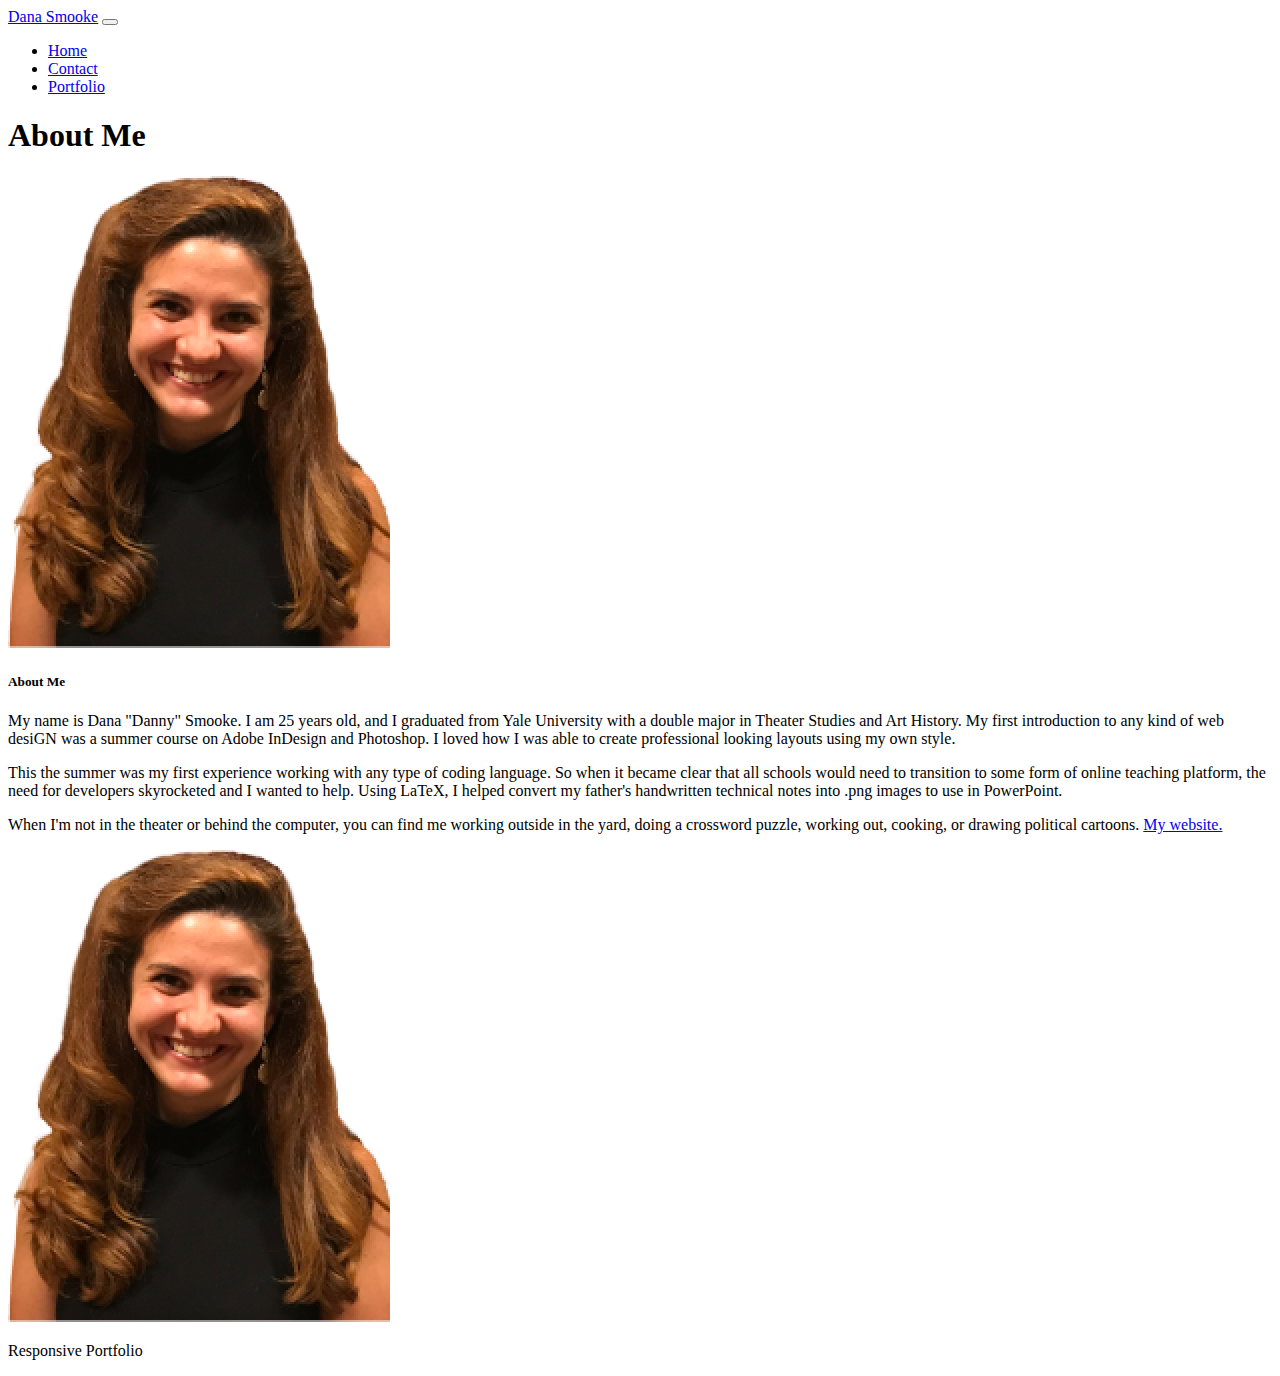
==== index.html @ 6c7c97fc "renamed h5 class to about me" ====
<!DOCTYPE html>
<html lang="en">

    <head>
        <meta charset="UTF-8">
        <meta name="viewport" content="width=device-width, initial-scale=1.0">
        <title>Dana Smooke</title>

        <!--Bootstrap style sheets-->

        <link rel="stylesheet"
              href="https://cdn.jsdelivr.net/npm/bootstrap@4.5.3/dist/css/bootstrap.min.css"
              integrity="sha384-TX8t27EcRE3e/ihU7zmQxVncDAy5uIKz4rEkgIXeMed4M0jlfIDPvg6uqKI2xXr2"
              crossorigin="anonymous">

        <!--Google Fonts-->
        <link href="https://fonts.googleapis.com/css2?family=Abel&family=Cormorant+SC:wght@500&family=Manjari:wght@100&display=swap"
              rel="stylesheet">

        <!--Custom Style Sheet-->
        <link rel="stylesheet" href="2style.css">

    </head>

    <body class="justify-content-center">
        <!----------Navigation Bar--------->
        <nav class="navbar navbar-expand-lg navbar-dark sticky-top">
            <a class="navbar-brand" href="#">Dana Smooke</a>
            <!--^logo if choose-->

            <!--Navigation Bar button icon-->
            <button class="navbar-toggler"
                    data-toggle="collapse"
                    data-target="#navbarSupportedContent"
                    aria-controls="navbarSupportedContent"
                    aria-expanded="true"
                    aria-label="Toggle navigation">
                <span class="navbar-toggler-icon"></span>
            </button>

            <!--Navigation Bar dropdown menu items-->
            <nav class="collapse navbar-collapse" id="navbarSupportedContent">
                <ul class="navbar-nav">
                    <li class="nav-item">
                        <a class="nav-link" href="index.html">Home</a>
                    </li>
                    <li class="nav-item">
                        <a class="nav-link" href="contact.html">Contact</a>
                    </li>
                    <li class="nav-item">
                        <a class="nav-link" href="portfolio.html">Portfolio</a>
                    </li>
                </ul>
            </nav>
        </nav>

        <!-----------About Me------------------------>
        <main class="container-fluid ">

            <h1 id="about-me-title">About Me</h1>

            <div class="media">
                <img class="d-flex align-self-start mr-3"
                     src="./imgs/Headshot_Test ID 7-31-2019.png"
                     alt="Generic placeholder image">
                <div class="media-body">
                    <h5 class="mt-0">About Me</h5>
                    <section class="bio-text">
                        <p>My name is Dana "Danny" Smooke. I am 25
                            years old, and I
                            graduated from Yale University
                            with a double major in Theater Studies and Art
                            History.
                            My
                            first introduction to any kind
                            of web desiGN was a summer course on Adobe InDesign
                            and
                            Photoshop. I loved how I was able
                            to create professional looking layouts using my own
                            style.
                        </p>

                        <p>This the summer was my first experience working with
                            any
                            type
                            of coding language. So
                            when it became clear that all schools would need to
                            transition to some form of
                            online teaching platform, the need for developers
                            skyrocketed and I wanted to help.
                            Using LaTeX, I helped convert my father's
                            handwritten
                            technical notes into .png images
                            to use in PowerPoint.</p>

                        <p>When I'm not in the theater or behind the computer,
                            you
                            can
                            find me working outside in the yard, doing a
                            crossword
                            puzzle, working out, cooking, or drawing political
                            cartoons.
                            <a href=https://www.danasmooke.com
                               target="_blank">My
                                website.</a>
                        </p>
                    </section>
                </div>
            </div>

            <img src="./imgs/Headshot_Test ID 7-31-2019.png"
                 class="card-img w-80 img-fluid justify-content-center flex-wrap"
                 alt="Dana Smooke Headshot">





        </main>

        <footer>
            <p id="footer">Responsive Portfolio</p>
            <!--Footer-->
        </footer>

        <!--JAVASCRIPT makes the nav bar menu drop down to display links-->
        <script src="https://code.jquery.com/jquery-3.5.1.slim.min.js"
                integrity="sha384-DfXdz2htPH0lsSSs5nCTpuj/zy4C+OGpamoFVy38MVBnE+IbbVYUew+OrCXaRkfj"
                crossorigin="anonymous"></script>
        <script src="https://cdn.jsdelivr.net/npm/bootstrap@4.5.3/dist/js/bootstrap.bundle.min.js"
                integrity="sha384-ho+j7jyWK8fNQe+A12Hb8AhRq26LrZ/JpcUGGOn+Y7RsweNrtN/tE3MoK7ZeZDyx"
                crossorigin="anonymous"></script>

    </body>

</html>
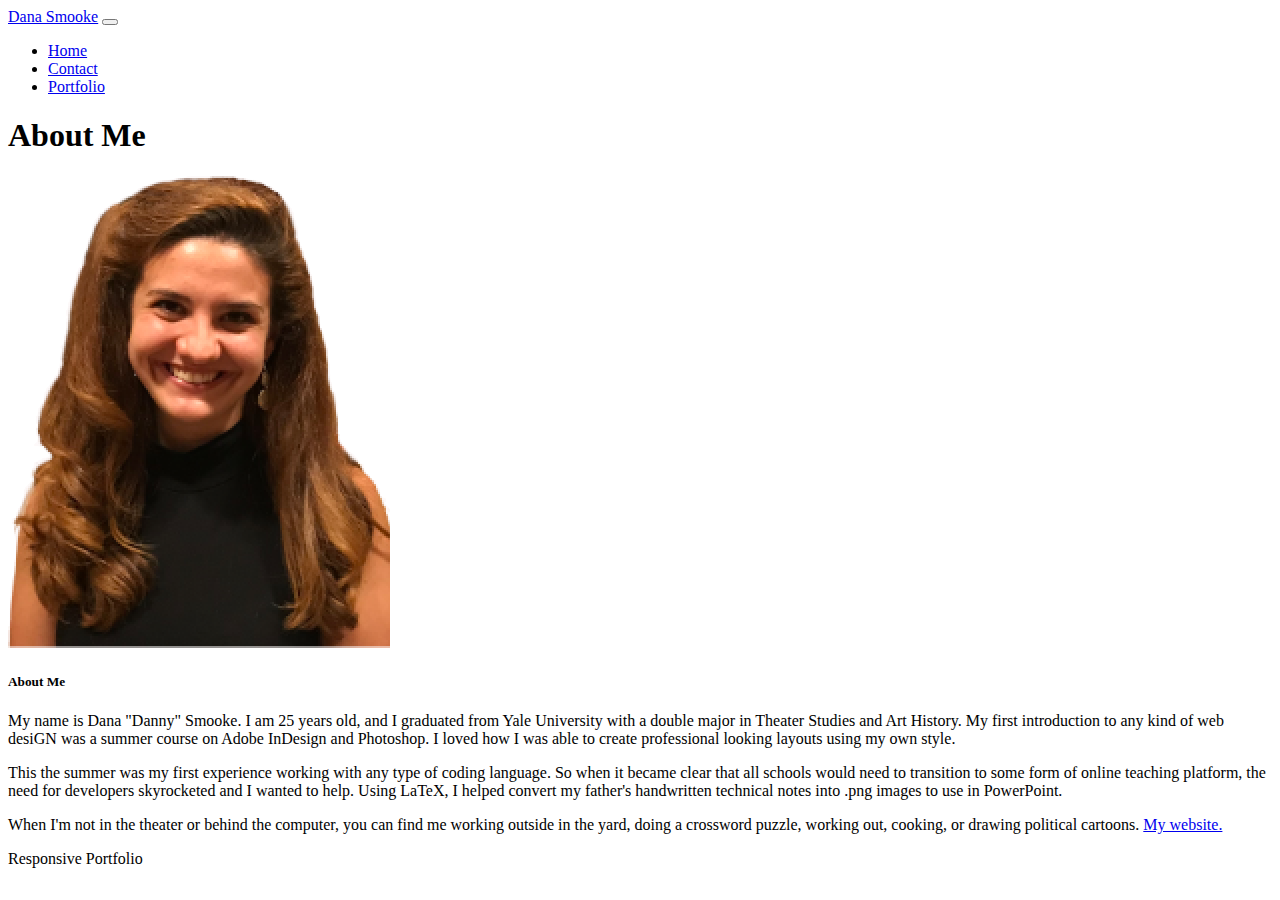
==== commit 690138d1: "deleted second headshot image" ====
--- a/index.html
+++ b/index.html
@@ -108,14 +108,6 @@
                 </div>
             </div>
 
-            <img src="./imgs/Headshot_Test ID 7-31-2019.png"
-                 class="card-img w-80 img-fluid justify-content-center flex-wrap"
-                 alt="Dana Smooke Headshot">
-
-
-
-
-
         </main>
 
         <footer>
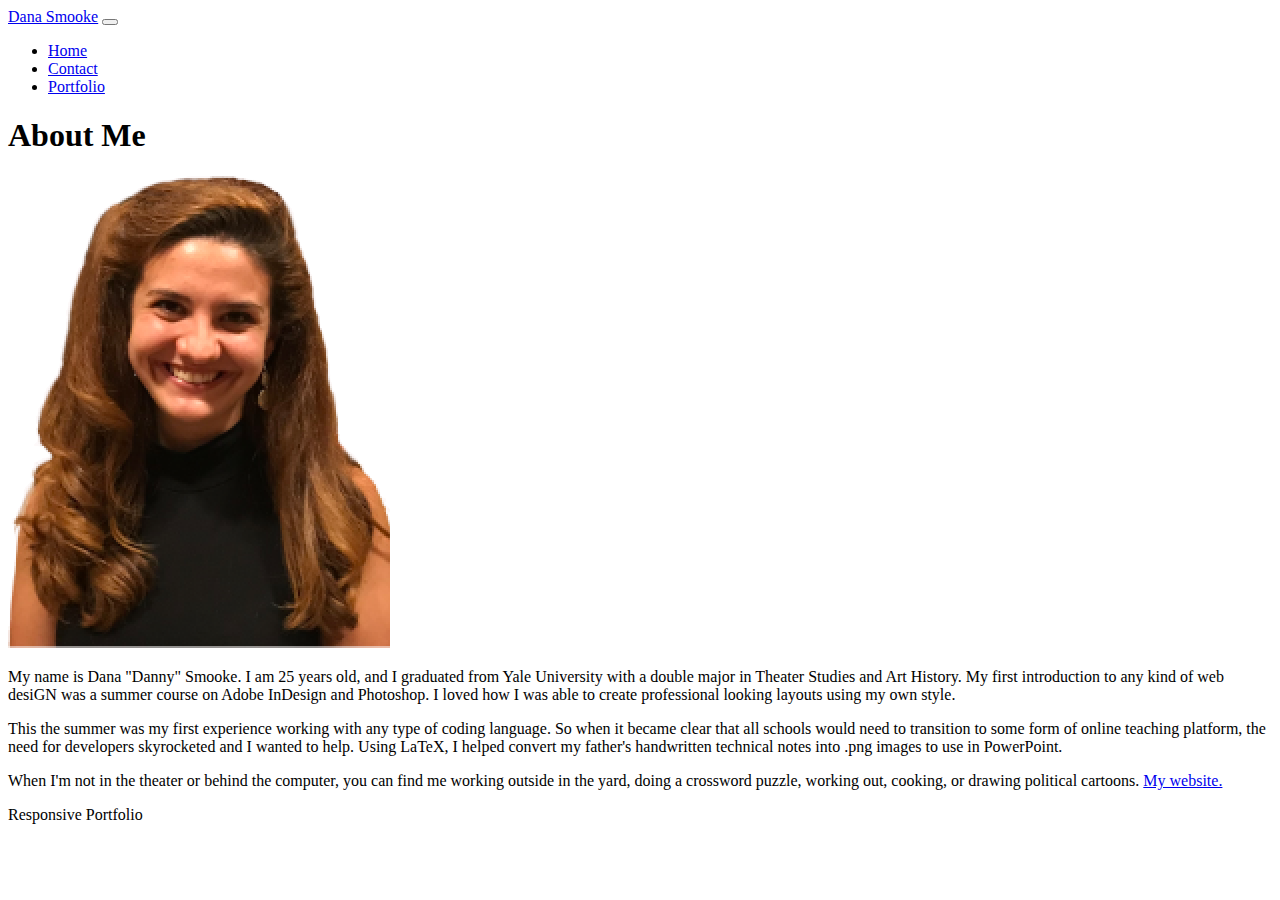
==== commit 49c866d8: "renamed div to section, added column classes to format layout" ====
--- a/index.html
+++ b/index.html
@@ -59,14 +59,15 @@
 
             <h1 id="about-me-title">About Me</h1>
 
-            <div class="media">
-                <img class="d-flex align-self-start mr-3"
+            <div class="media col-sm">
+                <img class="d-flex align-self-start mr-3 flex-fill"
                      src="./imgs/Headshot_Test ID 7-31-2019.png"
                      alt="Generic placeholder image">
-                <div class="media-body">
-                    <h5 class="mt-0">About Me</h5>
-                    <section class="bio-text">
-                        <p>My name is Dana "Danny" Smooke. I am 25
+                <section class="media-body col-sm ">
+                    <!-- <h5 class="mt-0">About Me</h5> -->
+                    <section>
+                        <p class="row d-flex">My name is Dana "Danny" Smooke. I
+                            am 25
                             years old, and I
                             graduated from Yale University
                             with a double major in Theater Studies and Art
@@ -80,7 +81,8 @@
                             style.
                         </p>
 
-                        <p>This the summer was my first experience working with
+                        <p class="row d-flex">This the summer was my first
+                            experience working with
                             any
                             type
                             of coding language. So
@@ -93,7 +95,8 @@
                             technical notes into .png images
                             to use in PowerPoint.</p>
 
-                        <p>When I'm not in the theater or behind the computer,
+                        <p class="row d-flex">When I'm not in the theater or
+                            behind the computer,
                             you
                             can
                             find me working outside in the yard, doing a
@@ -105,7 +108,7 @@
                                 website.</a>
                         </p>
                     </section>
-                </div>
+                </section>
             </div>
 
         </main>
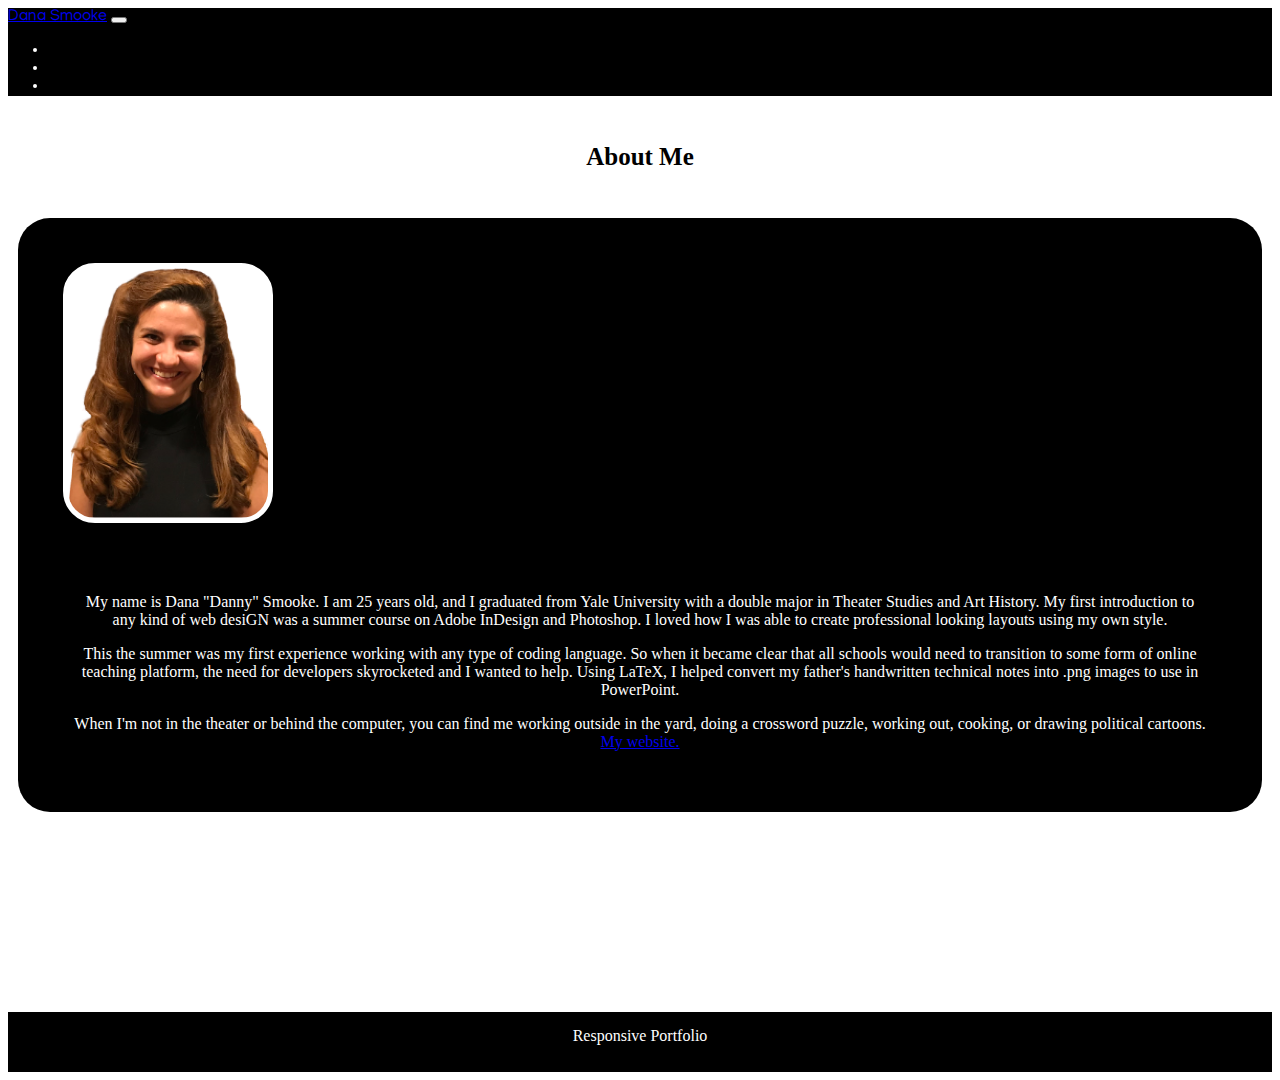
==== commit 7791126a: "added ids for about me page formatting of media, to separate from portfolio page" ====
--- a/index.html
+++ b/index.html
@@ -18,7 +18,7 @@
               rel="stylesheet">
 
         <!--Custom Style Sheet-->
-        <link rel="stylesheet" href="2style.css">
+        <link rel="stylesheet" href="style.css">
 
     </head>
 
@@ -59,11 +59,12 @@
 
             <h1 id="about-me-title">About Me</h1>
 
-            <div class="media col-sm">
+            <div class="media col-sm" id="media-about">
                 <img class="d-flex align-self-start mr-3 flex-fill"
+                     id="about-me-img"
                      src="./imgs/Headshot_Test ID 7-31-2019.png"
                      alt="Generic placeholder image">
-                <section class="media-body col-sm ">
+                <section class="media-body col-sm " id="media-about-body">
                     <!-- <h5 class="mt-0">About Me</h5> -->
                     <section>
                         <p class="row d-flex">My name is Dana "Danny" Smooke. I
@@ -113,7 +114,7 @@
 
         </main>
 
-        <footer>
+        <footer class="expand-lg">
             <p id="footer">Responsive Portfolio</p>
             <!--Footer-->
         </footer>
--- a/style.css
+++ b/style.css
@@ -0,0 +1,266 @@
+/*------GLOBAL STYLES---------*/
+nav { /*navigation bar*/
+   
+    background-color: black;
+    color:white;
+    font-family: 'Abel', sans-serif;
+    font-family: 'Cormorant SC', serif;
+    font-family: 'Manjari', sans-serif
+}
+
+.navbar-toggler { /*navigation dropdown menu icon*/
+    align-self: right;
+    color: black;
+}
+
+.nav-link { /*navbar links*/
+    color:black;
+}
+
+body { /*background image for whole site*/
+    /* background-image: url(imgs/cracked-background.png); */
+    width:auto;
+    height: auto;
+}
+
+footer {
+    margin-top: 200px;
+    background-color: black;
+    text-align: center;
+    color: white;
+    
+}
+/*-----ABOUT ME/HOME PAGE STYLES--------*/
+
+#about-me-title { 
+    padding: 30px;
+    text-align: center;
+} 
+#media-about {
+    background-color: black;
+    color: white;
+    border-radius: 2rem;
+    padding: 20px;
+}
+#media-about-body {
+    /* color: blue; */
+    padding: 25px;
+    padding-right: 35px;
+    padding-left: 35px;
+}
+
+#about-me-img { /*headshot*/
+    position: relative;
+    flex-wrap: wrap;
+    max-width: 200px;
+    height: 250px;
+    align-self: left;
+    margin: 25px;
+    
+
+    /* align-self: flex-end; */
+    /* padding:0px; */
+    /* margin-right: 0px; */
+    
+    border: 5px solid;
+    /* border-color: grey; */
+    border-radius: 2rem;
+    background-color: white;
+    /* box-shadow: 2px 2px 10px 2px #4e4a4a;  */
+    /* ^right, down, blur, spread*/
+}
+
+
+
+/*------PORTFOLIO PAGE STYLES--------*/
+.container-fluid {
+    /* padding-right: 0px; */
+}
+
+#portfolio-title { /*Portfolio title*/
+    /* text-align: center; */
+    /* padding: 30px; */
+    /* color: black; */
+    /* font-size: 3rem; */
+}
+.media {
+    color: white;
+    background-color: black;
+    /* text-align: center; */
+    /* border: 2px solid; */
+    /* border-radius: 2rem; */
+    margin: 10px;
+    margin-right: 10px;
+    /* padding-right: 0px !important; */
+    margin-bottom: 50px;
+    padding-top: 10px;
+
+}
+
+/*----------*/
+.media-body{
+    
+    
+    padding-top:10px 0px 20px 0;
+    text-align: center;
+}
+
+#webdev-img { /*webdev horiseon demo img*/
+    /* width: 70vw; */
+    /* padding-top: 5px; */
+    padding: 20px;
+    /* background-color: white; */
+    /* border: 10px solid; */
+    /* border-color: green; */
+    /* margin: -30px; */
+}
+
+#text-0 { /*webdev text block responsiveness*/
+    /* font-size: 3vw; */
+    /* padding: 10px; */
+    padding-top: 10px;
+    /* max-width:100%; */
+    /* height: auto; */
+    /* background-color: rgb(84, 231, 84); */
+    /* margin: 10px; */
+    /* padding: 10px; */
+}
+/*---------------------*/
+
+#art-img { /*portrait img*/
+    /* width: 30vw; */
+    padding-top: 5px;
+}
+
+#text-1 { /* artwork text block responsiveness*/
+    background-color:orange;
+    /* font-size: 3vw; */
+    /* padding: 10px; */
+    /* padding-top: 30px; */
+    /* max-width:100%; */
+    /* height: auto; */
+}
+/*---------------------*/
+
+#theater-img { /*Theater img*/
+    /* width: 70vw; */
+}
+
+#text-2 { /* theater text block responsiveness*/
+    background-color: yellow;
+    /* font-size: 3vw; */
+    /* padding: 10px; */
+    /* padding-top: 30px; */
+    /* max-width:100%; */
+    /* height: auto; */
+}
+
+/*---------------------*/
+
+#costume-img { /*costume img*/
+    /* width: 70vw; */
+    padding-top: 10px;
+}
+
+#text-3 { /*costume text block responsiveness*/
+    background-color:purple;
+    /* font-size: 3vw; */
+    /* padding: 10px; */
+    /* padding-top: 30px; */
+    /* max-width:100%; */
+    /* height: auto; */
+}
+
+
+
+
+/*--------CONTACT PAGE STYLES---------------*/
+
+form { /*contact form appearance format*/
+    width: 100%; /*makes it responsive*/
+    height: 667px;
+    padding: 20px;
+    background-color: #e8e8e8;
+    color: black;
+}
+
+.btn-default { /*submit button appearance*/
+    background-color: black;
+    color: white;
+    margin-top:5px;
+}
+
+main .container { /*container background position*/
+    padding: 50px;
+}
+
+footer { /*footer*/
+    background-color: black;
+    color: white;
+    text-align:center;
+    height: 60px;
+}
+
+#footer { /*footer text*/
+    padding-top: 15px;
+}
+
+
+/* Extra small devices (portrait phones, less than 576px)
+    No media query for `xs` since this is the default in Bootstrap
+*/
+
+/* small devices (portrait phones, 375px and up)*/
+@media (min-width: 375px) {
+    figure .card-img {
+        position: relative;
+        flex-wrap: wrap;
+        display: inline-block;
+        margin-left: 70px;
+    }
+
+    #about-me-title {
+        font-size: 20px;
+        
+    }
+    p {
+        padding: 30px;
+    }
+    /*text*/
+}
+
+/* Small devices (landscape phones, 576px and up)*/
+@media (min-width: 576px) { 
+
+    /* container {
+        padding: 10px;
+    } */
+    figure .card-img { /*headshot*/
+    margin-left: -5px;
+    position: relative;
+    margin-top: -20px;
+    }
+    #about-me-title {
+    font-size: 25px;
+    }
+    p {
+        padding: 0px;
+    }
+    
+}
+
+/* Medium devices (tablets, 768px and up) */
+@media (min-width: 768px) { 
+    figure .card-img { /*headshot*/
+        margin-left: -5px;
+        position: relative;
+        margin-top: -20px;
+        
+        }
+}
+
+/* Large devices (desktops, 992px and up)*/
+@media (min-width: 992px) { ... }
+
+/* Extra large devices (large desktops, 1200px and up)*/
+@media (min-width: 1200px) { ... }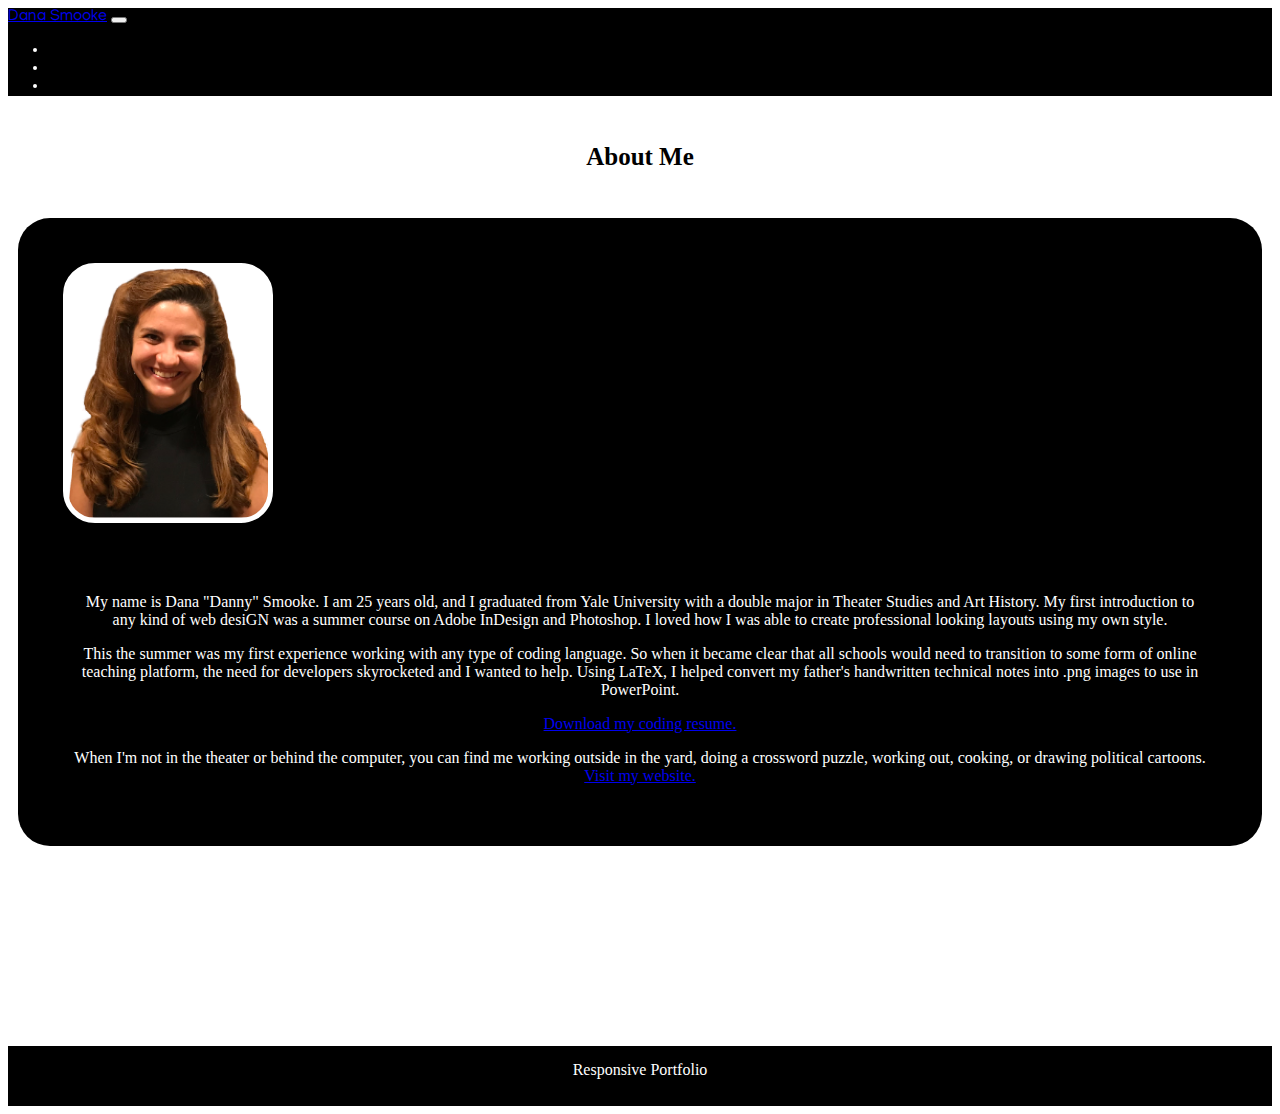
==== commit 6868c5e9: "added link to pdf file of coding resume" ====
--- a/index.html
+++ b/index.html
@@ -94,7 +94,13 @@
                             Using LaTeX, I helped convert my father's
                             handwritten
                             technical notes into .png images
-                            to use in PowerPoint.</p>
+                            to use in PowerPoint.
+
+                        <p class="row"><a
+                               href="imgs/Coding Resume_DSmooke.pdf"
+                               download="codingResumeDsmooke"> Download my
+                                coding resume.
+                            </a></p>
 
                         <p class="row d-flex">When I'm not in the theater or
                             behind the computer,
@@ -105,7 +111,7 @@
                             puzzle, working out, cooking, or drawing political
                             cartoons.
                             <a href=https://www.danasmooke.com
-                               target="_blank">My
+                               target="_blank">Visit my
                                 website.</a>
                         </p>
                     </section>
--- a/style.css
+++ b/style.css
@@ -78,8 +78,8 @@
 }
 
 #portfolio-title { /*Portfolio title*/
-    /* text-align: center; */
-    /* padding: 30px; */
+    text-align: center;
+    padding: 30px;
     /* color: black; */
     /* font-size: 3rem; */
 }
@@ -88,7 +88,7 @@
     background-color: black;
     /* text-align: center; */
     /* border: 2px solid; */
-    /* border-radius: 2rem; */
+    border-radius: 2rem;
     margin: 10px;
     margin-right: 10px;
     /* padding-right: 0px !important; */
@@ -101,7 +101,7 @@
 .media-body{
     
     
-    padding-top:10px 0px 20px 0;
+    padding:10px 0px 20px 0;
     text-align: center;
 }
 
@@ -129,11 +129,11 @@
 
 #art-img { /*portrait img*/
     /* width: 30vw; */
-    padding-top: 5px;
+    padding: 20px;
 }
 
 #text-1 { /* artwork text block responsiveness*/
-    background-color:orange;
+    /* background-color:orange; */
     /* font-size: 3vw; */
     /* padding: 10px; */
     /* padding-top: 30px; */
@@ -144,10 +144,11 @@
 
 #theater-img { /*Theater img*/
     /* width: 70vw; */
+    padding: 20px;
 }
 
 #text-2 { /* theater text block responsiveness*/
-    background-color: yellow;
+    /* background-color: yellow; */
     /* font-size: 3vw; */
     /* padding: 10px; */
     /* padding-top: 30px; */
@@ -159,11 +160,11 @@
 
 #costume-img { /*costume img*/
     /* width: 70vw; */
-    padding-top: 10px;
+    padding: 20px;
 }
 
 #text-3 { /*costume text block responsiveness*/
-    background-color:purple;
+    /* background-color:purple; */
     /* font-size: 3vw; */
     /* padding: 10px; */
     /* padding-top: 30px; */
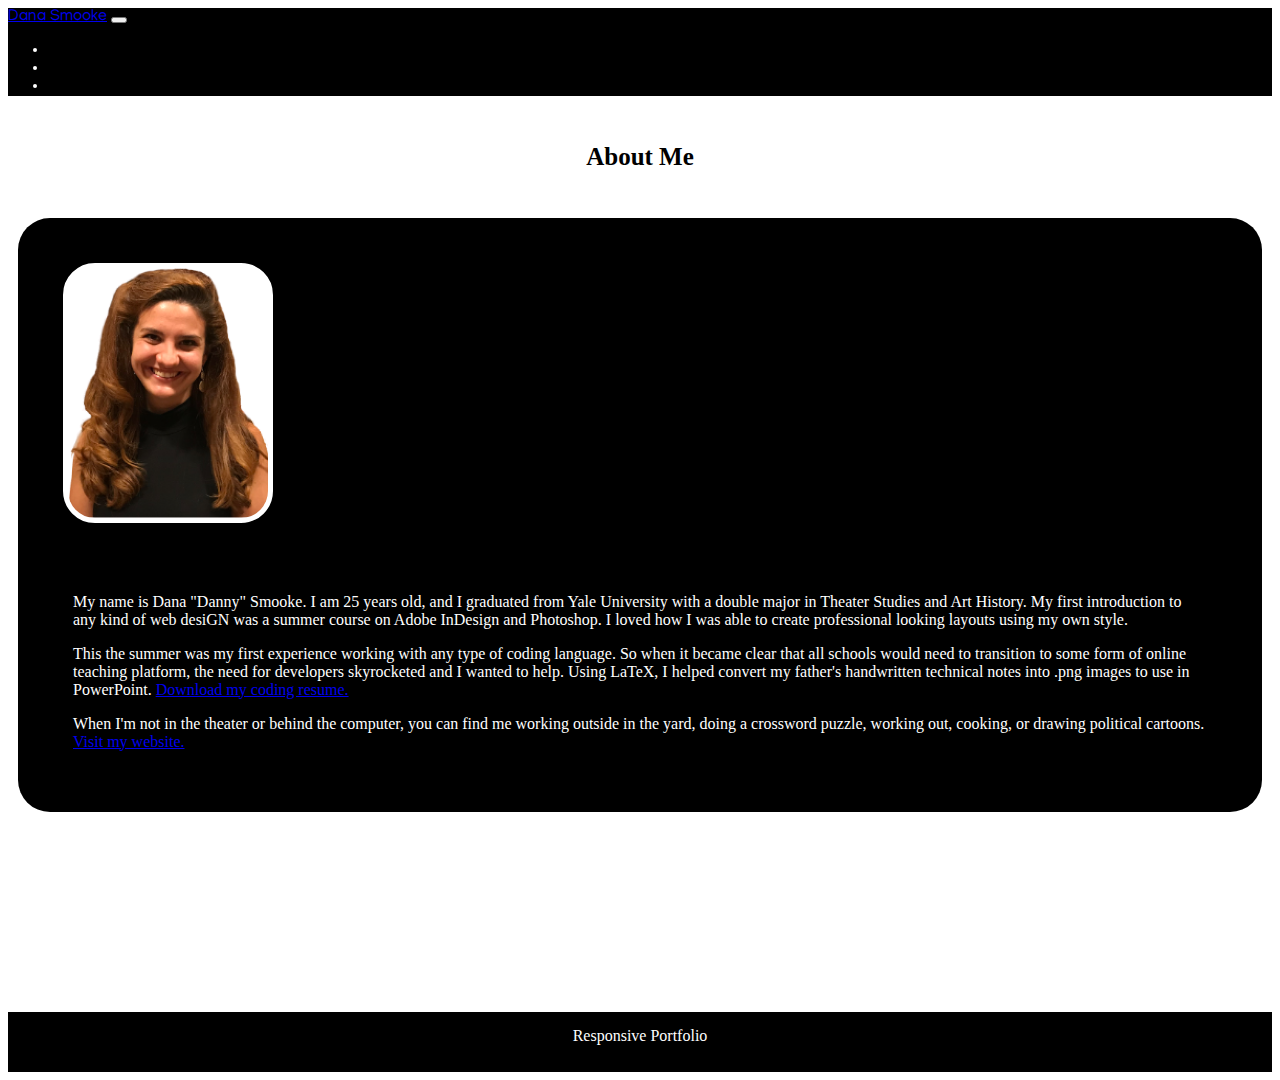
==== commit d3cfdf95: "edited spacing between resume link and text" ====
--- a/index.html
+++ b/index.html
@@ -96,11 +96,11 @@
                             technical notes into .png images
                             to use in PowerPoint.
 
-                        <p class="row"><a
+                            <a
                                href="imgs/Coding Resume_DSmooke.pdf"
                                download="codingResumeDsmooke"> Download my
                                 coding resume.
-                            </a></p>
+                            </a>
 
                         <p class="row d-flex">When I'm not in the theater or
                             behind the computer,
--- a/style.css
+++ b/style.css
@@ -102,7 +102,7 @@
     
     
     padding:10px 0px 20px 0;
-    text-align: center;
+    text-align: left;
 }
 
 #webdev-img { /*webdev horiseon demo img*/
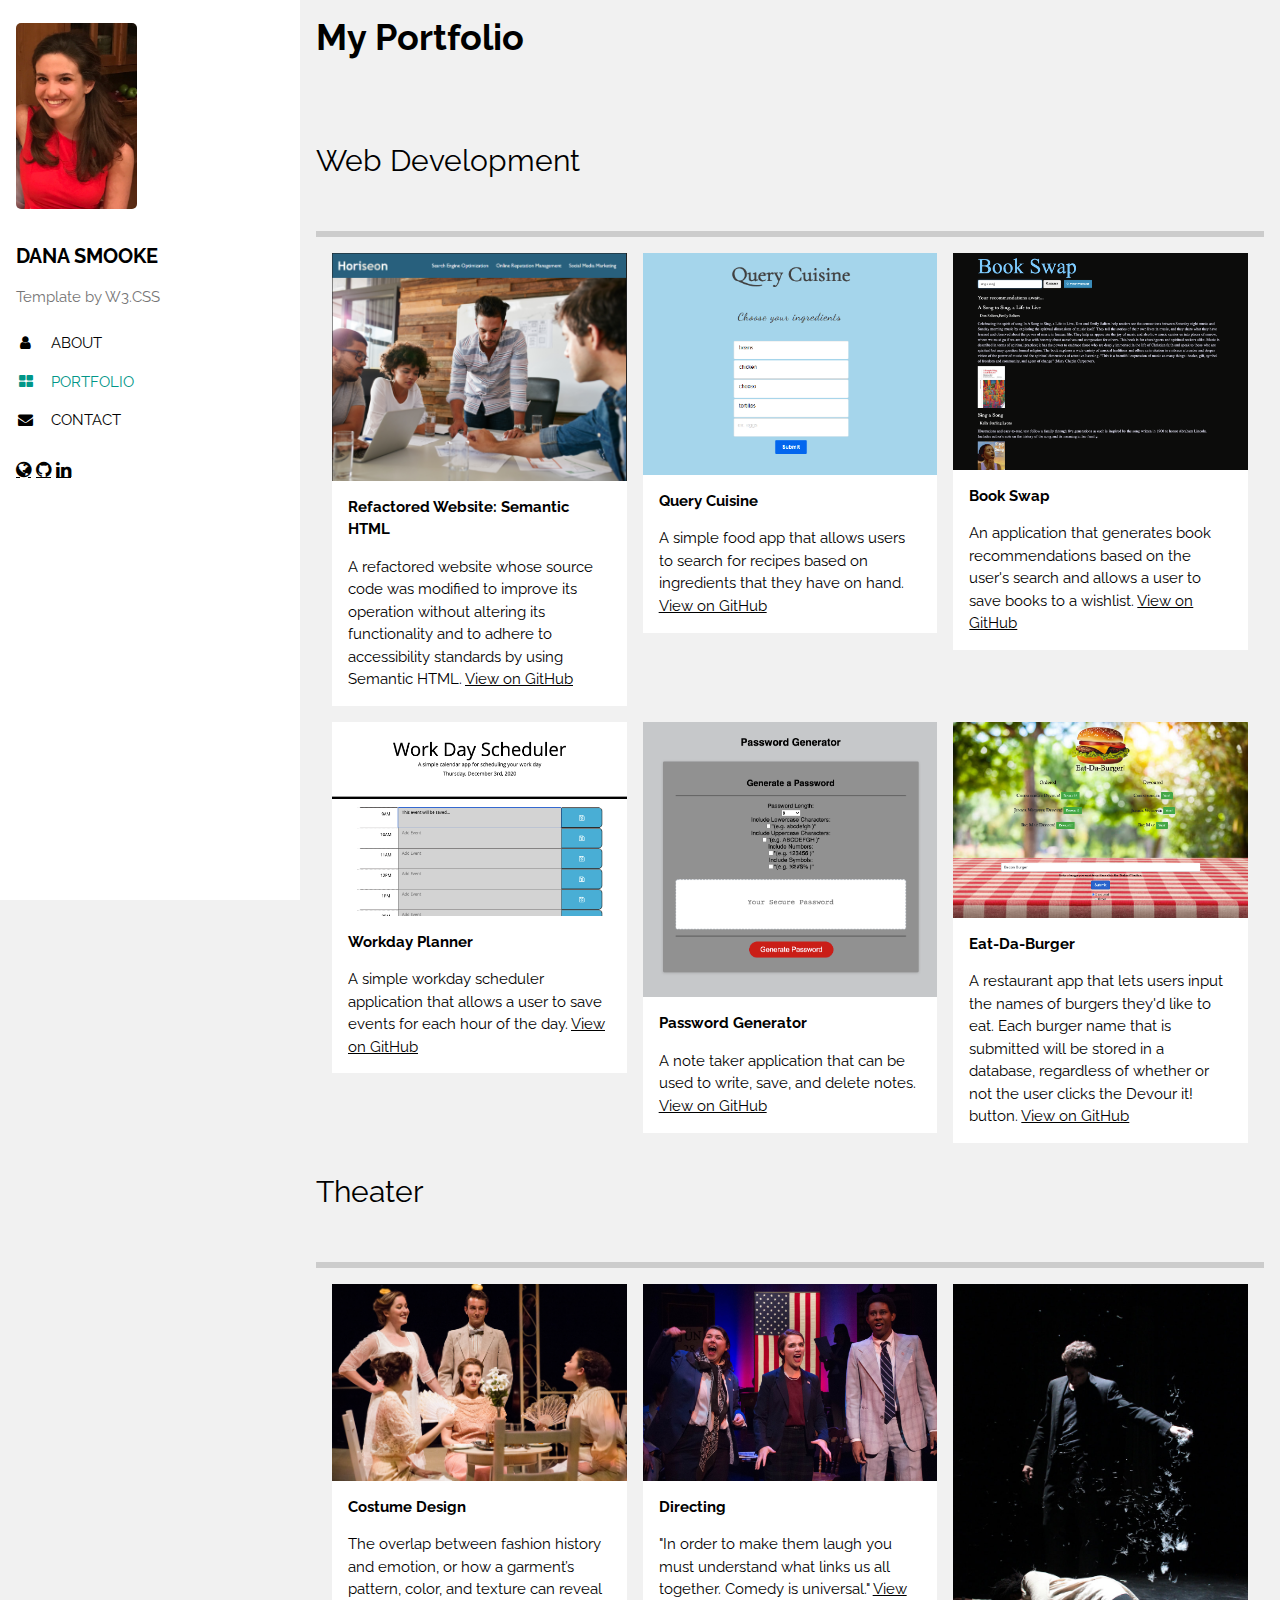
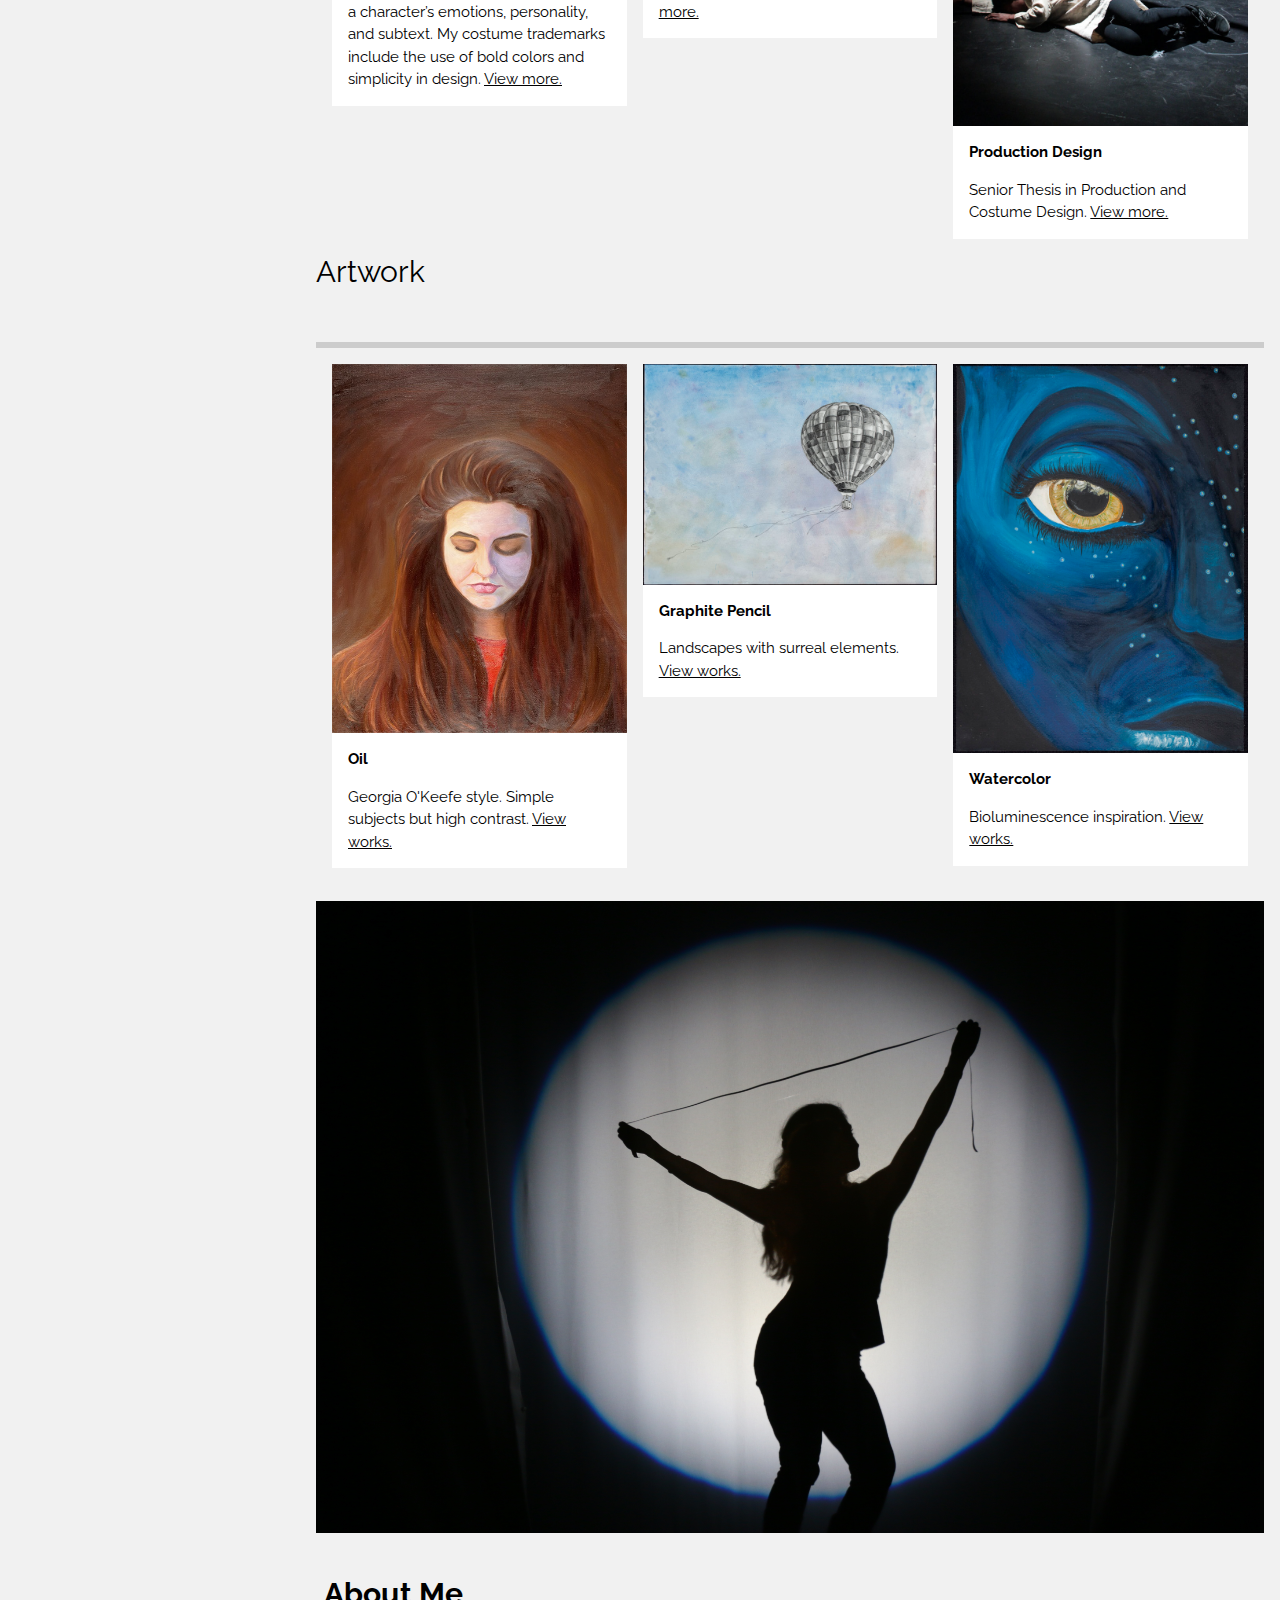
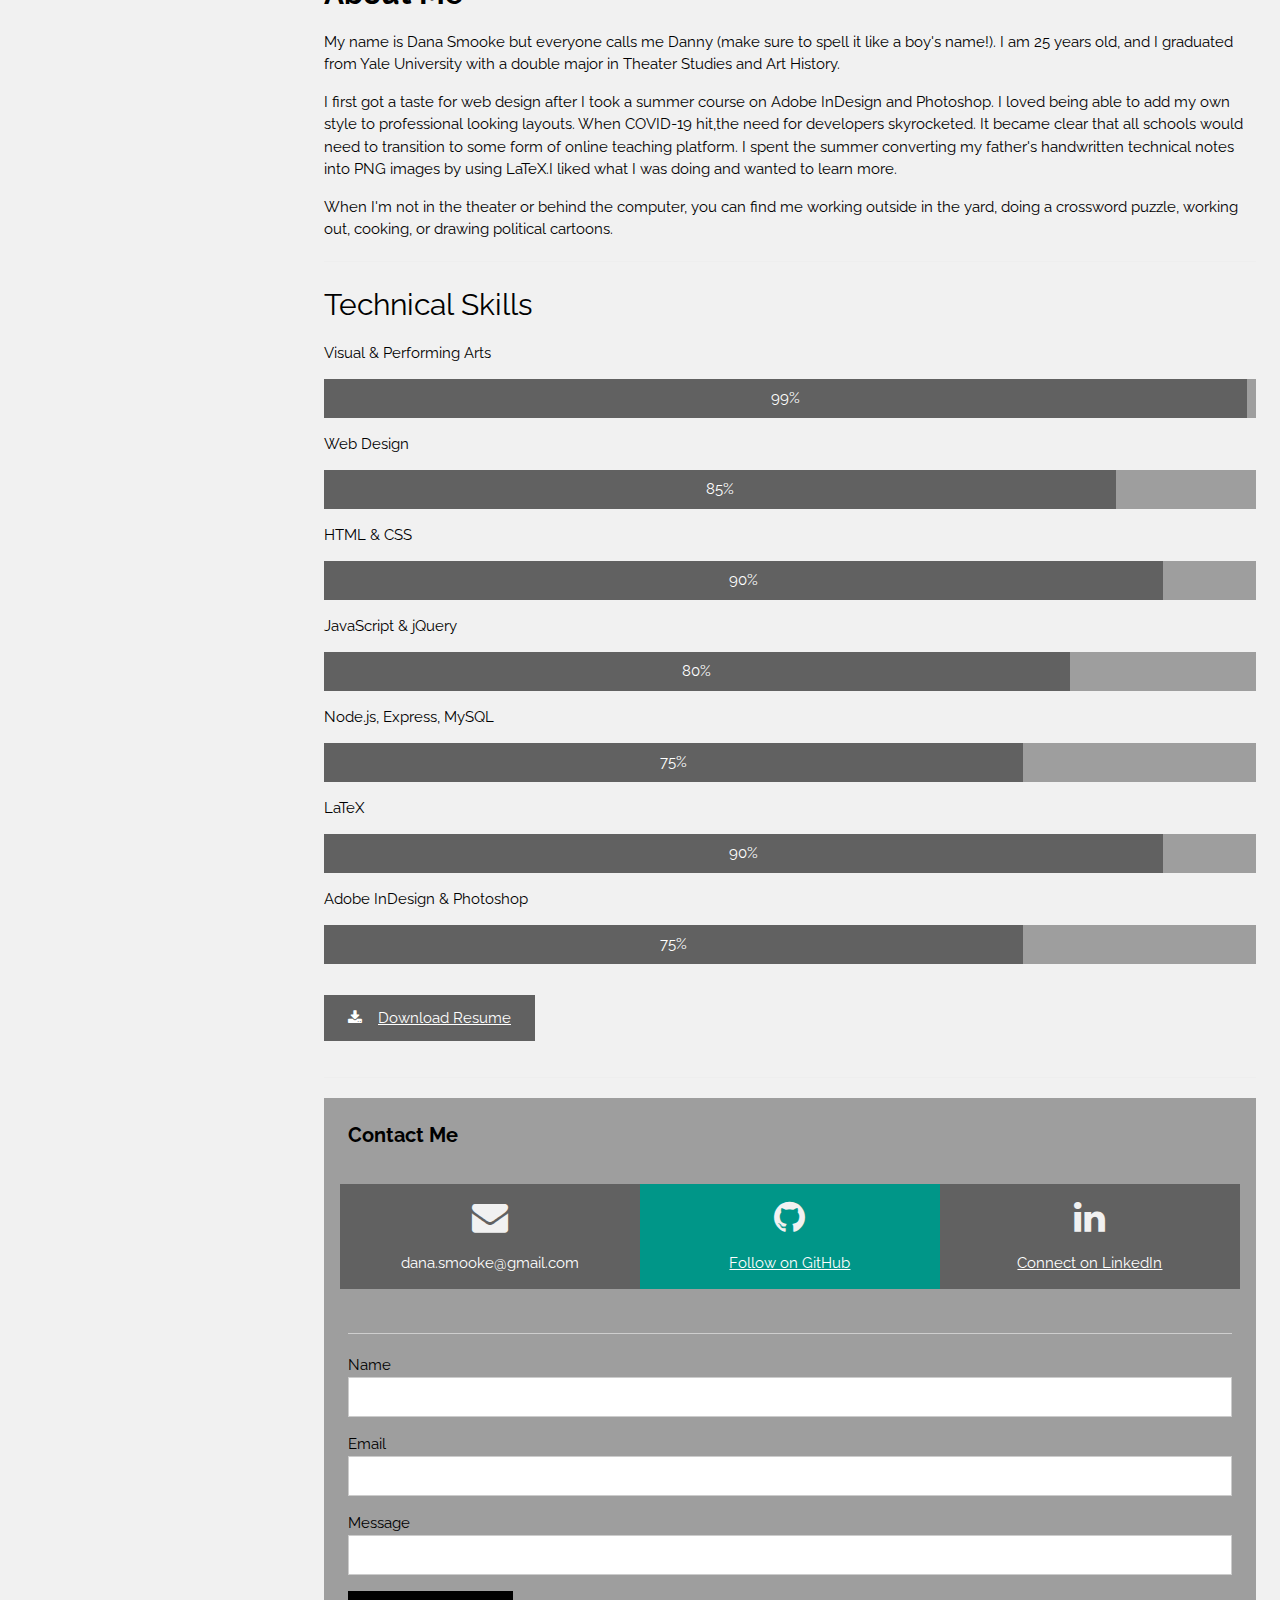
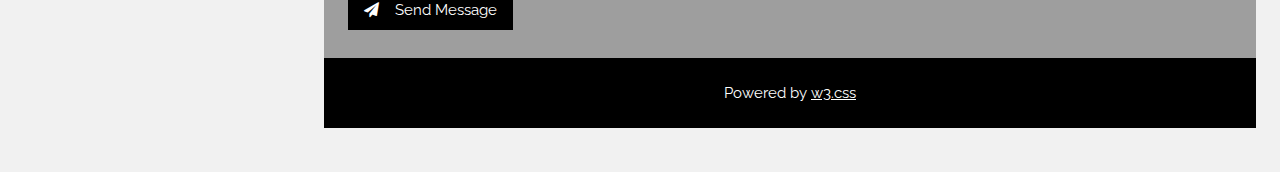
==== commit b5c53cbd: "HUGE UPDATE-transformed portfolio with w3schools responsive template" ====
--- a/index.html
+++ b/index.html
@@ -1,138 +1,590 @@
 <!DOCTYPE html>
-<html lang="en">
-
-    <head>
-        <meta charset="UTF-8">
-        <meta name="viewport" content="width=device-width, initial-scale=1.0">
-        <title>Dana Smooke</title>
-
-        <!--Bootstrap style sheets-->
-
-        <link rel="stylesheet"
-              href="https://cdn.jsdelivr.net/npm/bootstrap@4.5.3/dist/css/bootstrap.min.css"
-              integrity="sha384-TX8t27EcRE3e/ihU7zmQxVncDAy5uIKz4rEkgIXeMed4M0jlfIDPvg6uqKI2xXr2"
-              crossorigin="anonymous">
-
-        <!--Google Fonts-->
-        <link href="https://fonts.googleapis.com/css2?family=Abel&family=Cormorant+SC:wght@500&family=Manjari:wght@100&display=swap"
-              rel="stylesheet">
-
-        <!--Custom Style Sheet-->
-        <link rel="stylesheet" href="style.css">
-
-    </head>
-
-    <body class="justify-content-center">
-        <!----------Navigation Bar--------->
-        <nav class="navbar navbar-expand-lg navbar-dark sticky-top">
-            <a class="navbar-brand" href="#">Dana Smooke</a>
-            <!--^logo if choose-->
-
-            <!--Navigation Bar button icon-->
-            <button class="navbar-toggler"
-                    data-toggle="collapse"
-                    data-target="#navbarSupportedContent"
-                    aria-controls="navbarSupportedContent"
-                    aria-expanded="true"
-                    aria-label="Toggle navigation">
-                <span class="navbar-toggler-icon"></span>
-            </button>
-
-            <!--Navigation Bar dropdown menu items-->
-            <nav class="collapse navbar-collapse" id="navbarSupportedContent">
-                <ul class="navbar-nav">
-                    <li class="nav-item">
-                        <a class="nav-link" href="index.html">Home</a>
-                    </li>
-                    <li class="nav-item">
-                        <a class="nav-link" href="contact.html">Contact</a>
-                    </li>
-                    <li class="nav-item">
-                        <a class="nav-link" href="portfolio.html">Portfolio</a>
-                    </li>
-                </ul>
-            </nav>
-        </nav>
-
-        <!-----------About Me------------------------>
-        <main class="container-fluid ">
-
-            <h1 id="about-me-title">About Me</h1>
-
-            <div class="media col-sm" id="media-about">
-                <img class="d-flex align-self-start mr-3 flex-fill"
-                     id="about-me-img"
-                     src="./imgs/Headshot_Test ID 7-31-2019.png"
-                     alt="Generic placeholder image">
-                <section class="media-body col-sm " id="media-about-body">
-                    <!-- <h5 class="mt-0">About Me</h5> -->
-                    <section>
-                        <p class="row d-flex">My name is Dana "Danny" Smooke. I
-                            am 25
-                            years old, and I
-                            graduated from Yale University
-                            with a double major in Theater Studies and Art
-                            History.
-                            My
-                            first introduction to any kind
-                            of web desiGN was a summer course on Adobe InDesign
-                            and
-                            Photoshop. I loved how I was able
-                            to create professional looking layouts using my own
-                            style.
-                        </p>
-
-                        <p class="row d-flex">This the summer was my first
-                            experience working with
-                            any
-                            type
-                            of coding language. So
-                            when it became clear that all schools would need to
-                            transition to some form of
-                            online teaching platform, the need for developers
-                            skyrocketed and I wanted to help.
-                            Using LaTeX, I helped convert my father's
-                            handwritten
-                            technical notes into .png images
-                            to use in PowerPoint.
-
-                            <a
-                               href="imgs/Coding Resume_DSmooke.pdf"
-                               download="codingResumeDsmooke"> Download my
-                                coding resume.
-                            </a>
-
-                        <p class="row d-flex">When I'm not in the theater or
-                            behind the computer,
-                            you
-                            can
-                            find me working outside in the yard, doing a
-                            crossword
-                            puzzle, working out, cooking, or drawing political
-                            cartoons.
-                            <a href=https://www.danasmooke.com
-                               target="_blank">Visit my
-                                website.</a>
-                        </p>
-                    </section>
-                </section>
+<html>
+  <title>Dana Smooke</title>
+  <meta charset="UTF-8" />
+  <meta name="viewport" content="width=device-width, initial-scale=1" />
+  <link rel="stylesheet" href="https://www.w3schools.com/w3css/4/w3.css" />
+  <link
+    rel="stylesheet"
+    href="https://fonts.googleapis.com/css?family=Raleway"
+  />
+  <link
+    rel="stylesheet"
+    href="https://cdnjs.cloudflare.com/ajax/libs/font-awesome/4.7.0/css/font-awesome.min.css"
+  />
+  <link rel="stylesheet" href="w3style.css"/>
+
+  <body class="w3-light-grey w3-content" style="max-width: 1600px">
+    <!-- Sidebar/menu -->
+    <nav class="w3-sidebar w3-collapse w3-white w3-animate-left" id="mySidebar">
+      <br />
+      <div class="w3-container">
+        <a
+          href="#"
+          onclick="w3_close()"
+          class="w3-hide-large w3-right w3-jumbo w3-padding w3-hover-grey"
+          title="close menu"
+        >
+          <i class="fa fa-remove"></i>
+        </a>
+        <img id="sidebar-img"
+          src="imgs/Smooke_Headshot.png"
+          class="w3-round"
+        /><br /><br />
+        <h4><b>DANA SMOOKE</b></h4>
+        <p class="w3-text-grey">Template by W3.CSS</p>
+      </div>
+      <div class="w3-bar-block">
+        <a
+          href="#about"
+          onclick="w3_close()"
+          class="w3-bar-item w3-button w3-padding"
+          ><i class="fa fa-user fa-fw w3-margin-right"></i>ABOUT</a
+        >
+        <a
+          href="#portfolio"
+          onclick="w3_close()"
+          class="w3-bar-item w3-button w3-padding w3-text-teal"
+          ><i class="fa fa-th-large fa-fw w3-margin-right"></i>PORTFOLIO</a
+        >
+        <a
+          href="#contact"
+          onclick="w3_close()"
+          class="w3-bar-item w3-button w3-padding"
+          ><i class="fa fa-envelope fa-fw w3-margin-right"></i>CONTACT</a
+        >
+      </div>
+      <div class="w3-panel w3-large">
+        <i><a
+          class="fa fa-globe w3-hover-opacity"
+          href="https://www.danasmooke.com/" target="_blank"
+        ></a></i>
+        <i><a
+          class="fa fa-github w3-hover-opacity"
+          href="https://github.com/dsmooke"
+        ></a></i>
+        <i><a
+          class="fa fa-linkedin w3-hover-opacity"
+          href="https://www.linkedin.com/in/dana-smooke/"
+        ></a></i>
+      </div>
+    </nav>
+
+    <!-- Overlay effect when opening sidebar on small screens -->
+    <div
+      class="w3-overlay w3-hide-large w3-animate-opacity"
+      onclick="w3_close()"
+      title="close side menu"
+      id="myOverlay"
+    ></div>
+
+    <!-- !PAGE CONTENT! -->
+    <main class="w3-main" style="margin-left: 300px">
+      <!-- Header -->
+      <header id="portfolio">
+        <a href="#"
+          ><img
+            src="imgs/Smooke_Headshot.png"
+            class="w3-circle w3-right w3-margin w3-hide-large w3-hover-opacity"
+            id="avatar"
+        /></a>
+        <span
+          class="w3-button w3-hide-large w3-xxlarge w3-hover-text-grey"
+          onclick="w3_open()"
+          ><i class="fa fa-bars"></i
+        ></span>
+        <div class="w3-container">
+          <h1><b>My Portfolio</b></h1>
+          <div class="w3-section w3-padding-16"></div>
+        </div>
+      </header>
+
+      <!--Web Development Portfolio-->
+      <section class="w3-container">
+        <h2 id=web-development>Web Development</h2><div class="w3-section w3-bottombar w3-padding-16"></div>
+     
+    <!-- First Photo Grid-->
+      <div class="w3-row-padding">
+        <div class="w3-third w3-container w3-margin-bottom">
+          <img
+            src="imgs/web-development/refactored-demo.png"
+            alt="go-for-launch"
+            style="width: 100%"
+            class="w3-hover-opacity"
+          />
+          <div class="w3-container w3-white">
+            <p><b>Refactored Website: Semantic HTML</b></p>
+            <p>
+                A refactored website whose source code was modified to improve its operation without altering its functionality and to adhere to accessibility standards by using Semantic HTML.
+                <a href="https://github.com/dsmooke/go-for-launch" target="_blank">View on GitHub</a>
+            </p>
+          </div>
+        </div>
+        <div class="w3-third w3-container w3-margin-bottom">
+            <img
+            src="imgs/web-development/query_cuisine_pic_1.png"
+            alt="github-QueryCuisine"
+            style="width: 100%"
+            class="w3-hover-opacity"
+          />
+          <div class="w3-container w3-white">
+            <p><b>Query Cuisine</b></p>
+            <p>
+                A simple food app that allows users to search for recipes based on ingredients that they have on hand.
+                <a href="https://github.com/dsmooke/Query-Cuisine" target="_blank">View on GitHub</a>
+                
+            </p>
+          </div>
+        </div>
+        <div class="w3-third w3-container">
+          <img
+            src="imgs/web-development/bookswap-recs-demo2.png"
+            alt="github-BookSwap"
+            style="width: 100%"
+            class="w3-hover-opacity"
+          />
+          <div class="w3-container w3-white">
+            <p><b>Book Swap</b></p>
+            <p>
+                An application that generates book recommendations based on the user's search and allows a user to save books to a wishlist.
+                <a href="https://github.com/dsmooke/super-duper-bookclub" target="_blank">View on GitHub</a>
+
+            </p>
+          </div>
+        </div>
+      </div>
+
+    <!--Second Photo Grid-->
+      <div class="w3-row-padding">
+        <div class="w3-third w3-container w3-margin-bottom">
+          <img
+            src="imgs/web-development/planner-demo.png"
+            alt="github-WorkdayPlanner"
+            style="width: 100%"
+            class="w3-hover-opacity"
+          />
+          <div class="w3-container w3-white">
+            <p><b>Workday Planner</b></p>
+            <p>
+                A simple workday scheduler application that allows a user to save events for each hour of the day.
+                <a href="https://github.com/dsmooke/workday-daily-planner" target="_blank">View on GitHub</a>
+
+            </p>
+          </div>
+        </div>
+      
+        <div class="w3-third w3-container w3-margin-bottom">
+          <img
+            src="imgs/web-development/password-demo.png"
+            alt="github-PasswordGenerator"
+            style="width: 100%"
+            class="w3-hover-opacity"
+          />
+          <div class="w3-container w3-white">
+            <p><b>Password Generator</b></p>
+            <p>
+              A note taker application that can be used to write, save, and delete notes.
+              <a href="https://github.com/dsmooke/password-generator" target="_blank">View on GitHub</a>
+
+            </p>
+          </div>
+        </div>
+        <div class="w3-third w3-container w3-margin-bottom">
+            <img
+              src="imgs/web-development/burger-demo.png"
+              alt="github-Burger"
+              style="width: 100%"
+              class="w3-hover-opacity"
+            />
+            <div class="w3-container w3-white">
+              <p><b>Eat-Da-Burger</b></p>
+              <p>
+                A restaurant app that lets users input the names of burgers they'd like to eat. Each burger name that is submitted will be stored in a database, regardless of whether or not the user clicks the Devour it! button.
+              <a href="https://github.com/dsmooke/burger" target="_blank">View on GitHub</a>
+              
+              </p>
             </div>
-
-        </main>
-
-        <footer class="expand-lg">
-            <p id="footer">Responsive Portfolio</p>
-            <!--Footer-->
-        </footer>
-
-        <!--JAVASCRIPT makes the nav bar menu drop down to display links-->
-        <script src="https://code.jquery.com/jquery-3.5.1.slim.min.js"
-                integrity="sha384-DfXdz2htPH0lsSSs5nCTpuj/zy4C+OGpamoFVy38MVBnE+IbbVYUew+OrCXaRkfj"
-                crossorigin="anonymous"></script>
-        <script src="https://cdn.jsdelivr.net/npm/bootstrap@4.5.3/dist/js/bootstrap.bundle.min.js"
-                integrity="sha384-ho+j7jyWK8fNQe+A12Hb8AhRq26LrZ/JpcUGGOn+Y7RsweNrtN/tE3MoK7ZeZDyx"
-                crossorigin="anonymous"></script>
-
-    </body>
-
-</html>+          </div>
+      </div>
+      </section>
+
+      <!--Theater Portfolio-->
+      <section class="w3-container">
+      <h2 id=web-development>Theater</h2><div class="w3-section w3-bottombar w3-padding-16"></div>
+      <!-- Third Photo Grid-->
+      <div class="w3-row-padding">
+        <div class="w3-third w3-container w3-margin-bottom">
+          <img
+            src="imgs/theater/Tenn_6.jpg"
+            alt="thst-costumes"
+            style="width: 100%"
+            class="w3-hover-opacity"
+          />
+          <div class="w3-container w3-white">
+            <p><b>Costume Design</b></p>
+            <p>
+                The overlap between fashion history and emotion, or how a garment’s pattern, color, and texture can reveal a character’s emotions, personality, and subtext. My costume trademarks include the use of bold colors and simplicity in design.
+                <a href="https://www.danasmooke.com/theaterportfolio" target="_blank">View more.</a>
+
+                
+            </p>
+          </div>
+        </div>
+        <div class="w3-third w3-container w3-margin-bottom">
+          <img
+            src="imgs/theater/1776.jpg"
+            alt="thst-directing"
+            style="width: 100%"
+            class="w3-hover-opacity"
+          />
+          <div class="w3-container w3-white">
+            <p><b>Directing</b></p>
+            <p>
+              "In order to make them laugh you must understand what links us all together. Comedy is universal."
+              <a href="https://www.danasmooke.com/theaterportfolio" target="_blank">View more.</a>
+
+          </div>
+        </div>
+        
+        <div class="w3-third w3-container">
+          <img
+            src="imgs/theater/macbeth-prod2.jpg"
+            alt="thst-production"
+            style="width: 100%"
+            class="w3-hover-opacity"
+          />
+          <div class="w3-container w3-white">
+            <p><b>Production Design</b></p>
+            <p>
+              Senior Thesis in Production and Costume Design.
+              <a href="https://www.danasmooke.com/theaterportfolio" target="_blank">View more.</a>
+
+            </p>
+          </div>
+        </div>
+      </div>
+      </section>
+
+      <!--Artwork Portfolio-->
+      <section class="w3-container">
+        <h2 id=arts>Artwork</h2><div class="w3-section w3-bottombar w3-padding-16"></div>
+      <!--Fourth Photo Grid-->
+      <div class="w3-row-padding">
+        <div class="w3-third w3-container w3-margin-bottom">
+          <img
+            src="imgs/artwork/self-portrait.jpg"
+            alt="art-oil"
+            style="width: 100%"
+            class="w3-hover-opacity"
+          />
+          <div class="w3-container w3-white">
+            <p><b>Oil</b></p>
+            <p>
+                Georgia O'Keefe style. Simple
+                subjects but high contrast.
+                
+                <a href="https://www.danasmooke.com/art-portfolio-1#/oil/" target="_blank">View works.</a>
+                
+            </p>
+          </div>
+        </div>
+      
+        <div class="w3-third w3-container w3-margin-bottom">
+          <img
+            src="imgs/artwork/art-pencil.jpg"
+            alt="art-pencil"
+            style="width: 100%"
+            class="w3-hover-opacity"
+          />
+          <div class="w3-container w3-white">
+            <p><b>Graphite Pencil</b></p>
+            <p>
+                Landscapes with surreal elements.
+
+                <a href="https://www.danasmooke.com/art-portfolio-1#/watercolor/" target="_blank">View works.</a>
+
+            </p>
+          </div>
+        </div>
+        <div class="w3-third w3-container w3-margin-bottom">
+            <img
+              src="imgs/artwork/art-watercolor.jpg"
+              alt="art-oil"
+              style="width: 100%"
+              class="w3-hover-opacity"
+            />
+            <div class="w3-container w3-white">
+              <p><b>Watercolor</b></p>
+              <p>
+                Bioluminescence inspiration.
+
+                <a href="https://www.danasmooke.com/art-portfolio-1#/watercolor-1/" target="_blank">View works.</a>
+
+              </p>
+            </div>
+          </div>
+      </div>
+      </section>
+
+      <!-- Pagination -->
+      <!-- <div class="w3-center w3-padding-32">
+        <div class="w3-bar">
+          <a href="#" class="w3-bar-item w3-button w3-hover-black">«</a>
+          <a href="#" class="w3-bar-item w3-black w3-button">1</a>
+          <a href="#" class="w3-bar-item w3-button w3-hover-black">2</a>
+          <a href="#" class="w3-bar-item w3-button w3-hover-black">3</a>
+          <a href="#" class="w3-bar-item w3-button w3-hover-black">4</a>
+          <a href="#" class="w3-bar-item w3-button w3-hover-black">»</a>
+        </div>
+      </div> -->
+
+      
+      <!-- Images of Me -->
+      <div class="w3-row-padding w3-padding-16" id="about">
+        <!-- <div class="w3-col m6">
+          <img src="imgs/Smooke_Headshot.png" alt="Me" style="width: 100%" />
+        </div> -->
+        <div class="w3-col m12">
+          <img src="imgs/theater/silhouette.JPG" alt="Me" style="width: 100%" />
+        </div>
+      </div>
+
+      <!--About Me-->
+      <section id=aboutMe>
+      <div class="w3-container w3-padding-large" style="margin-bottom: 32px">
+        <h2><b>About Me</b></h2>
+        <p>
+            My name is Dana Smooke but everyone calls me Danny (make sure to spell it like a boy's name!). I am 25 years old, and I graduated from Yale University with a double major in Theater Studies and Art History. 
+            
+        <p>
+            I first got a taste for web design after I took a summer course on Adobe InDesign and Photoshop. I loved being able to add my own style to professional looking layouts.
+
+            When COVID-19 hit,the need for developers skyrocketed. It became clear that all schools would need to transition to some form of online teaching platform. I spent the summer converting my father's handwritten technical notes into PNG images by using LaTeX.I liked what I was doing and wanted to learn more.</p>
+
+          <p>
+            When I'm not in the theater or behind the computer, you can find me working outside in the yard, doing a crossword puzzle, working out, cooking, or drawing political cartoons.</p>
+        </p>
+        <hr />
+
+        <!--Technical Skills-->
+      <section id="techSkills">
+        <h2>Technical Skills</h3>
+        <!-- Progress bars / Skills --> 
+         <p>Visual & Performing Arts</p>
+        <div class="w3-grey">
+          <div
+            class="w3-container w3-dark-grey w3-padding w3-center"
+            style="width: 99%"
+          >
+            99%
+          </div>
+        </div>
+        <p>Web Design</p>
+        <div class="w3-grey">
+          <div
+            class="w3-container w3-dark-grey w3-padding w3-center"
+            style="width: 85%"
+          >
+            85%
+          </div>
+        </div>
+        <p>HTML & CSS</p>
+        <div class="w3-grey">
+          <div
+            class="w3-container w3-dark-grey w3-padding w3-center"
+            style="width: 90%"
+          >
+            90%
+          </div>
+        </div>
+        <p>JavaScript & jQuery</p>
+        <div class="w3-grey">
+          <div
+            class="w3-container w3-dark-grey w3-padding w3-center"
+            style="width: 80%"
+          >
+            80%
+          </div>
+        </div>
+        <p>Node.js, Express, MySQL</p>
+        <div class="w3-grey">
+          <div
+            class="w3-container w3-dark-grey w3-padding w3-center"
+            style="width: 75%"
+          >
+            75%
+          </div>
+        </div>
+        <p>LaTeX</p>
+        <div class="w3-grey">
+          <div
+            class="w3-container w3-dark-grey w3-padding w3-center"
+            style="width: 90%"
+          >
+            90%
+          </div>
+        </div>
+        <p>Adobe InDesign & Photoshop</p>
+        <div class="w3-grey">
+          <div
+            class="w3-container w3-dark-grey w3-padding w3-center"
+            style="width: 75%"
+          >
+            75%
+          </div>
+        </div>
+       
+        <!--Download Resume-->
+        <p>
+          <a></a><button class="w3-button w3-dark-grey w3-padding-large w3-margin-top w3-margin-bottom"><a  href="imgs/Coding Resume_DSmooke.pdf" download="codingResumeDsmooke"><i class="fa fa-download w3-margin-right" ></i>Download Resume
+          </button></a>
+        </p>
+        <hr />
+
+      </section>
+    
+
+      <!-- Contact Section -->
+      <div class="w3-container w3-padding-large w3-grey">
+        <h4 id="contact"><b>Contact Me</b></h4>
+        <div
+          class="w3-row-padding w3-center w3-padding-24"
+          style="margin: 0 -16px"
+        >
+          <div class="w3-third w3-dark-grey">
+            <p><i class="fa fa-envelope w3-xxlarge w3-text-light-grey"></i></p>
+            <p>dana.smooke@gmail.com</p>
+          </div>
+          <div class="w3-third w3-teal">
+            <p>
+              <i class="fa fa-github w3-xxlarge w3-text-light-grey"></i>
+            </p>
+            <p><a href="https://github.com/dsmooke" target="_blank">Follow on GitHub</a></p>
+          </div>
+          <div class="w3-third w3-dark-grey">
+            <p><i class="fa fa-linkedin w3-xxlarge w3-text-light-grey"></i></p>
+            <p><a href="https://www.linkedin.com/in/dana-smooke/" target="_blank">Connect on LinkedIn</a></p>
+          </div>
+        </div>
+        <hr class="w3-opacity" />
+        <form action="/action_page.php" target="_blank">
+          <div class="w3-section">
+            <label>Name</label>
+            <input
+              class="w3-input w3-border"
+              type="text"
+              name="Name"
+              required
+            />
+          </div>
+          <div class="w3-section">
+            <label>Email</label>
+            <input
+              class="w3-input w3-border"
+              type="text"
+              name="Email"
+              required
+            />
+          </div>
+          <div class="w3-section">
+            <label>Message</label>
+            <input
+              class="w3-input w3-border"
+              type="text"
+              name="Message"
+              required
+            />
+          </div>
+          <button type="submit" class="w3-button w3-black w3-margin-bottom">
+            <i class="fa fa-paper-plane w3-margin-right"></i>Send Message
+          </button>
+        </form>
+      </div>
+
+      <!-- Footer -->
+      <!-- <footer class="w3-container w3-padding-32 w3-dark-grey">
+        <div class="w3-row-padding">
+          <div class="w3-third">
+            <h3>FOOTER</h3>
+            <p>
+              Praesent tincidunt sed tellus ut rutrum. Sed vitae justo
+              condimentum, porta lectus vitae, ultricies congue gravida diam non
+              fringilla.
+            </p>
+            <p>
+              Powered by
+              <a
+                href="https://www.w3schools.com/w3css/default.asp"
+                target="_blank"
+                >w3.css</a
+              >
+            </p>
+          </div>
+
+          <div class="w3-third">
+            <h3>BLOG POSTS</h3>
+            <ul class="w3-ul w3-hoverable">
+              <li class="w3-padding-16">
+                <img
+                  src="/w3images/workshop.jpg"
+                  class="w3-left w3-margin-right"
+                  style="width: 50px"
+                />
+                <span class="w3-large">Lorem</span><br />
+                <span>Sed mattis nunc</span>
+              </li>
+              <li class="w3-padding-16">
+                <img
+                  src="/w3images/gondol.jpg"
+                  class="w3-left w3-margin-right"
+                  style="width: 50px"
+                />
+                <span class="w3-large">Ipsum</span><br />
+                <span>Praes tinci sed</span>
+              </li>
+            </ul>
+          </div>
+
+          <div class="w3-third">
+            <h3>POPULAR TAGS</h3>
+            <p>
+              <span class="w3-tag w3-black w3-margin-bottom">Travel</span>
+              <span class="w3-tag w3-grey w3-small w3-margin-bottom"
+                >New York</span
+              >
+              <span class="w3-tag w3-grey w3-small w3-margin-bottom"
+                >London</span
+              >
+            </p>
+          </div>
+        </div>
+      </footer> -->
+
+      <div class="w3-black w3-center w3-padding-24">
+        Powered by
+        <a
+          href="https://www.w3schools.com/w3css/default.asp"
+          title="W3.CSS"
+          target="_blank"
+          class="w3-hover-opacity"
+          >w3.css</a
+        >
+      </div>
+
+      <!-- End page content -->
+    </main>
+
+    <script>
+      // Script to open and close sidebar
+      function w3_open() {
+        document.getElementById("mySidebar").style.display = "block";
+        document.getElementById("myOverlay").style.display = "block";
+      }
+
+      function w3_close() {
+        document.getElementById("mySidebar").style.display = "none";
+        document.getElementById("myOverlay").style.display = "none";
+      }
+    </script>
+  </body>
+</html>
--- a/w3style.css
+++ b/w3style.css
@@ -0,0 +1,29 @@
+body,
+h1,
+h2,
+h3,
+h4,
+h5,
+h6 {
+  font-family: "Raleway", sans-serif;
+}
+
+#mySidebar {
+  z-index: 3;
+  width: 300px;
+}
+
+#sidebar-img {
+  border-radius: 5px;
+}
+.w3-round {
+  width: 45%;
+}
+
+#avatar {
+  width: 65px;
+}
+
+#myOverlay {
+  cursor: pointer;
+}
